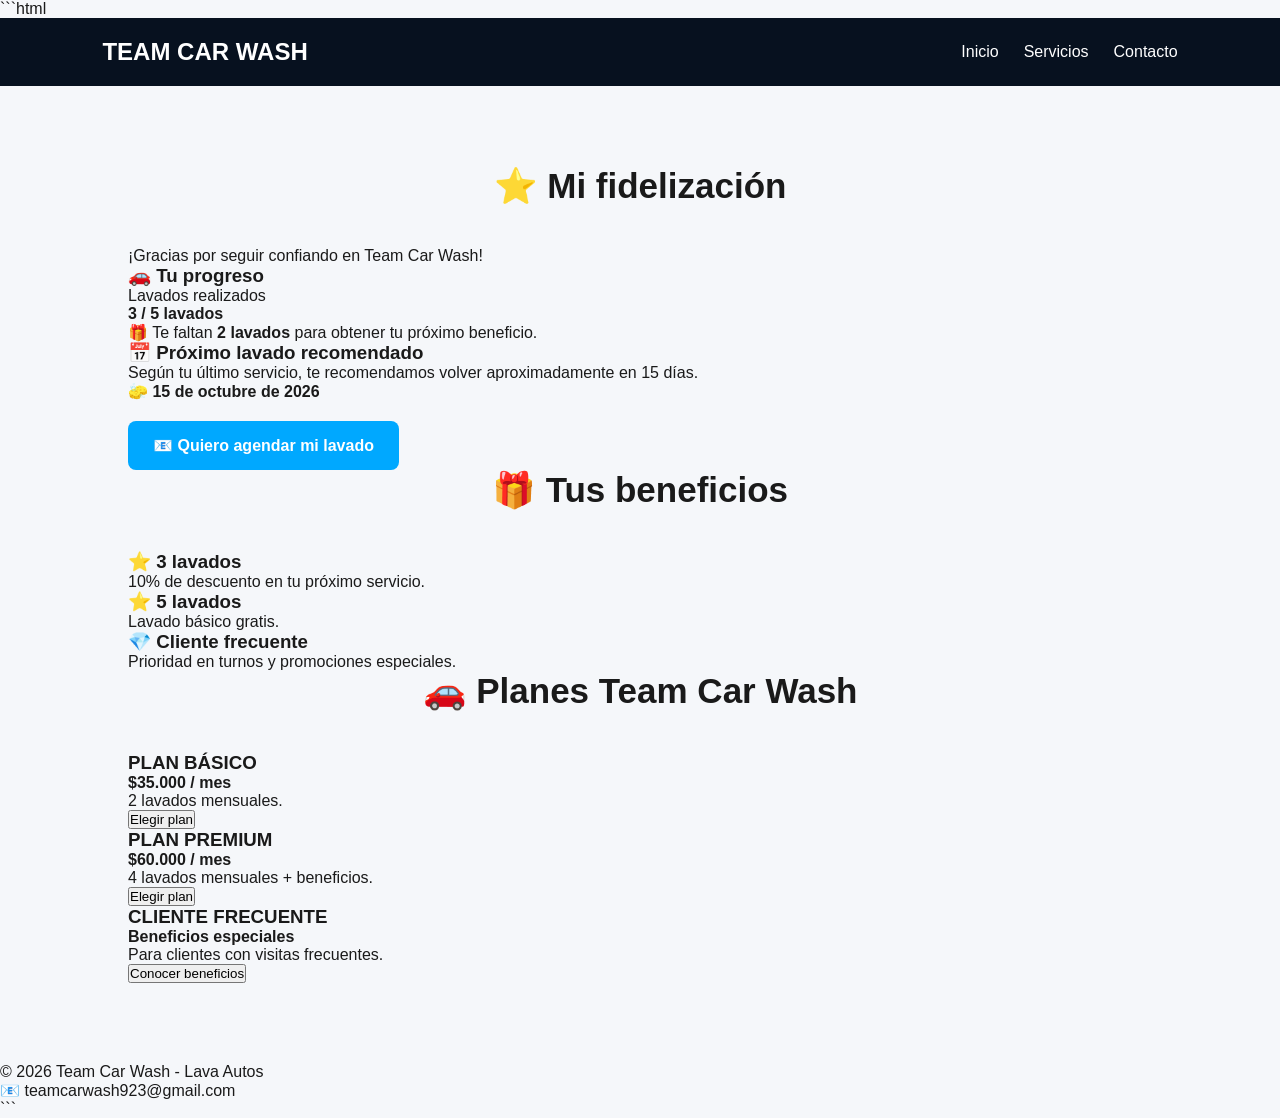
==== fidelizacion.html @ 08371dfd "Create fidelizacion.html" ====
```html
<!DOCTYPE html>
<html lang="es">

<head>

    <meta charset="UTF-8">

    <meta name="viewport"
          content="width=device-width, initial-scale=1.0">

    <title>Fidelización | Team Car Wash</title>

    <link rel="stylesheet" href="style.css">

</head>


<body>

    <!-- ENCABEZADO -->

    <header>

        <nav>

            <h1>TEAM CAR WASH</h1>

            <ul>

                <li>
                    <a href="index.html">
                        Inicio
                    </a>
                </li>

                <li>
                    <a href="index.html#servicios">
                        Servicios
                    </a>
                </li>

                <li>
                    <a href="index.html#contacto">
                        Contacto
                    </a>
                </li>

            </ul>

        </nav>

    </header>


    <!-- CONTENIDO PRINCIPAL -->

    <main>

        <section class="fidelizacion">

            <h2>
                ⭐ Mi fidelización
            </h2>

            <p>
                ¡Gracias por seguir confiando en
                Team Car Wash!
            </p>


            <!-- TARJETA DEL CLIENTE -->

            <div class="cliente-card">

                <h3>
                    🚗 Tu progreso
                </h3>

                <p>
                    Lavados realizados
                </p>

                <div class="progreso">

                    <div class="barra">

                        <div class="progreso-barra"
                             style="width: 60%;">
                        </div>

                    </div>

                    <strong>
                        3 / 5 lavados
                    </strong>

                </div>


                <p class="beneficio">

                    🎁 Te faltan
                    <strong>2 lavados</strong>
                    para obtener tu próximo beneficio.

                </p>

            </div>


            <!-- PRÓXIMO LAVADO -->

            <div class="recordatorio">

                <h3>
                    📅 Próximo lavado recomendado
                </h3>

                <p>
                    Según tu último servicio,
                    te recomendamos volver aproximadamente
                    en 15 días.
                </p>

                <div class="fecha">

                    🧽
                    <strong>
                        15 de octubre de 2026
                    </strong>

                </div>


                <a
                    href="mailto:teamcarwash923@gmail.com?subject=Recordatorio%20de%20lavado%20-%20Team%20Car%20Wash"
                    class="correo">

                    📧 Quiero agendar mi lavado

                </a>

            </div>


            <!-- BENEFICIOS -->

            <div class="beneficios">

                <h2>
                    🎁 Tus beneficios
                </h2>


                <div class="beneficio-grid">


                    <div class="beneficio-card">

                        <h3>
                            ⭐ 3 lavados
                        </h3>

                        <p>
                            10% de descuento
                            en tu próximo servicio.
                        </p>

                    </div>


                    <div class="beneficio-card">

                        <h3>
                            ⭐ 5 lavados
                        </h3>

                        <p>
                            Lavado básico
                            gratis.
                        </p>

                    </div>


                    <div class="beneficio-card">

                        <h3>
                            💎 Cliente frecuente
                        </h3>

                        <p>
                            Prioridad en turnos
                            y promociones especiales.
                        </p>

                    </div>

                </div>

            </div>


            <!-- PLANES -->

            <div class="planes">

                <h2>
                    🚗 Planes Team Car Wash
                </h2>


                <div class="planes-grid">


                    <div class="plan">

                        <h3>
                            PLAN BÁSICO
                        </h3>

                        <strong>
                            $35.000 / mes
                        </strong>

                        <p>
                            2 lavados mensuales.
                        </p>

                        <button>
                            Elegir plan
                        </button>

                    </div>


                    <div class="plan destacado">

                        <h3>
                            PLAN PREMIUM
                        </h3>

                        <strong>
                            $60.000 / mes
                        </strong>

                        <p>
                            4 lavados mensuales
                            + beneficios.
                        </p>

                        <button>
                            Elegir plan
                        </button>

                    </div>


                    <div class="plan">

                        <h3>
                            CLIENTE FRECUENTE
                        </h3>

                        <strong>
                            Beneficios especiales
                        </strong>

                        <p>
                            Para clientes con
                            visitas frecuentes.
                        </p>

                        <button>
                            Conocer beneficios
                        </button>

                    </div>

                </div>

            </div>

        </section>

    </main>


    <!-- PIE DE PÁGINA -->

    <footer>

        <p>
            © 2026 Team Car Wash - Lava Autos
        </p>

        <p>
            📧 teamcarwash923@gmail.com
        </p>

    </footer>


</body>

</html>
```
---- style.css ----
* {
    margin: 0;
    padding: 0;
    box-sizing: border-box;
}

body {
    font-family: Arial, sans-serif;
    background: #f5f7fa;
    color: #1a1a1a;
}


/* NAVBAR */

header {
    background: #07111f;
    padding: 20px 8%;
}

nav {
    display: flex;
    justify-content: space-between;
    align-items: center;
}

nav h1 {
    color: white;
}

nav ul {
    display: flex;
    gap: 25px;
    list-style: none;
}

nav a {
    color: white;
    text-decoration: none;
}


/* HERO */

.hero {
    min-height: 80vh;

    display: flex;
    align-items: center;

    padding: 80px 10%;

    background:
        linear-gradient(
            rgba(0, 0, 0, 0.6),
            rgba(0, 0, 0, 0.6)
        ),
        url("https://images.unsplash.com/photo-1520340356584-f9917d1eea6f")
        center/cover;
}

.hero-text {
    max-width: 600px;
    color: white;
}

.hero h2 {
    font-size: 55px;
    margin-bottom: 20px;
}

.hero p {
    font-size: 20px;
    margin-bottom: 30px;
}

.boton {
    display: inline-block;

    background: #00a8ff;
    color: white;

    padding: 15px 30px;

    border-radius: 8px;

    text-decoration: none;

    font-weight: bold;
}


/* SERVICIOS */

section {
    padding: 80px 10%;
}

section h2 {
    text-align: center;
    margin-bottom: 40px;
    font-size: 35px;
}

.servicios {
    display: flex;
    justify-content: center;
    gap: 25px;
    flex-wrap: wrap;
}

.card {
    background: white;

    width: 300px;

    padding: 30px;

    border-radius: 15px;

    box-shadow: 0 5px 20px rgba(0,0,0,0.1);

    text-align: center;
}

.card h3 {
    margin-bottom: 15px;
}

.card p {
    margin-bottom: 20px;
    line-height: 1.5;
}

.card strong {
    font-size: 24px;
    color: #0099ff;
}


/* NOSOTROS */

.nosotros {
    background: #07111f;
    color: white;
    text-align: center;
}

.nosotros p {
    max-width: 800px;
    margin: 15px auto;
    line-height: 1.6;
}


/* CONTACTO */

#contacto {
    text-align: center;
}
.correo 
{
    display: inline-block;
    background: #00a8ff;
    color: white;
    padding: 15px 25px;
    border-radius: 8px;
    text-decoration: none;
    font-weight: bold;
    margin-top: 20px;
}

.correo:hover {
    opacity: 0.85;
}
}


/* FOOTER */

footer {
    background: #050b13;
    color: white;

    text-align: center;

    padding: 25px;
}


/* CELULAR */

@media (max-width: 700px) {

    nav {
        flex-direction: column;
        gap: 20px;
    }

    nav ul {
        flex-direction: column;
        text-align: center;
    }

    .hero h2 {
        font-size: 38px;
    }

    .hero {
        text-align: center;
    }

}
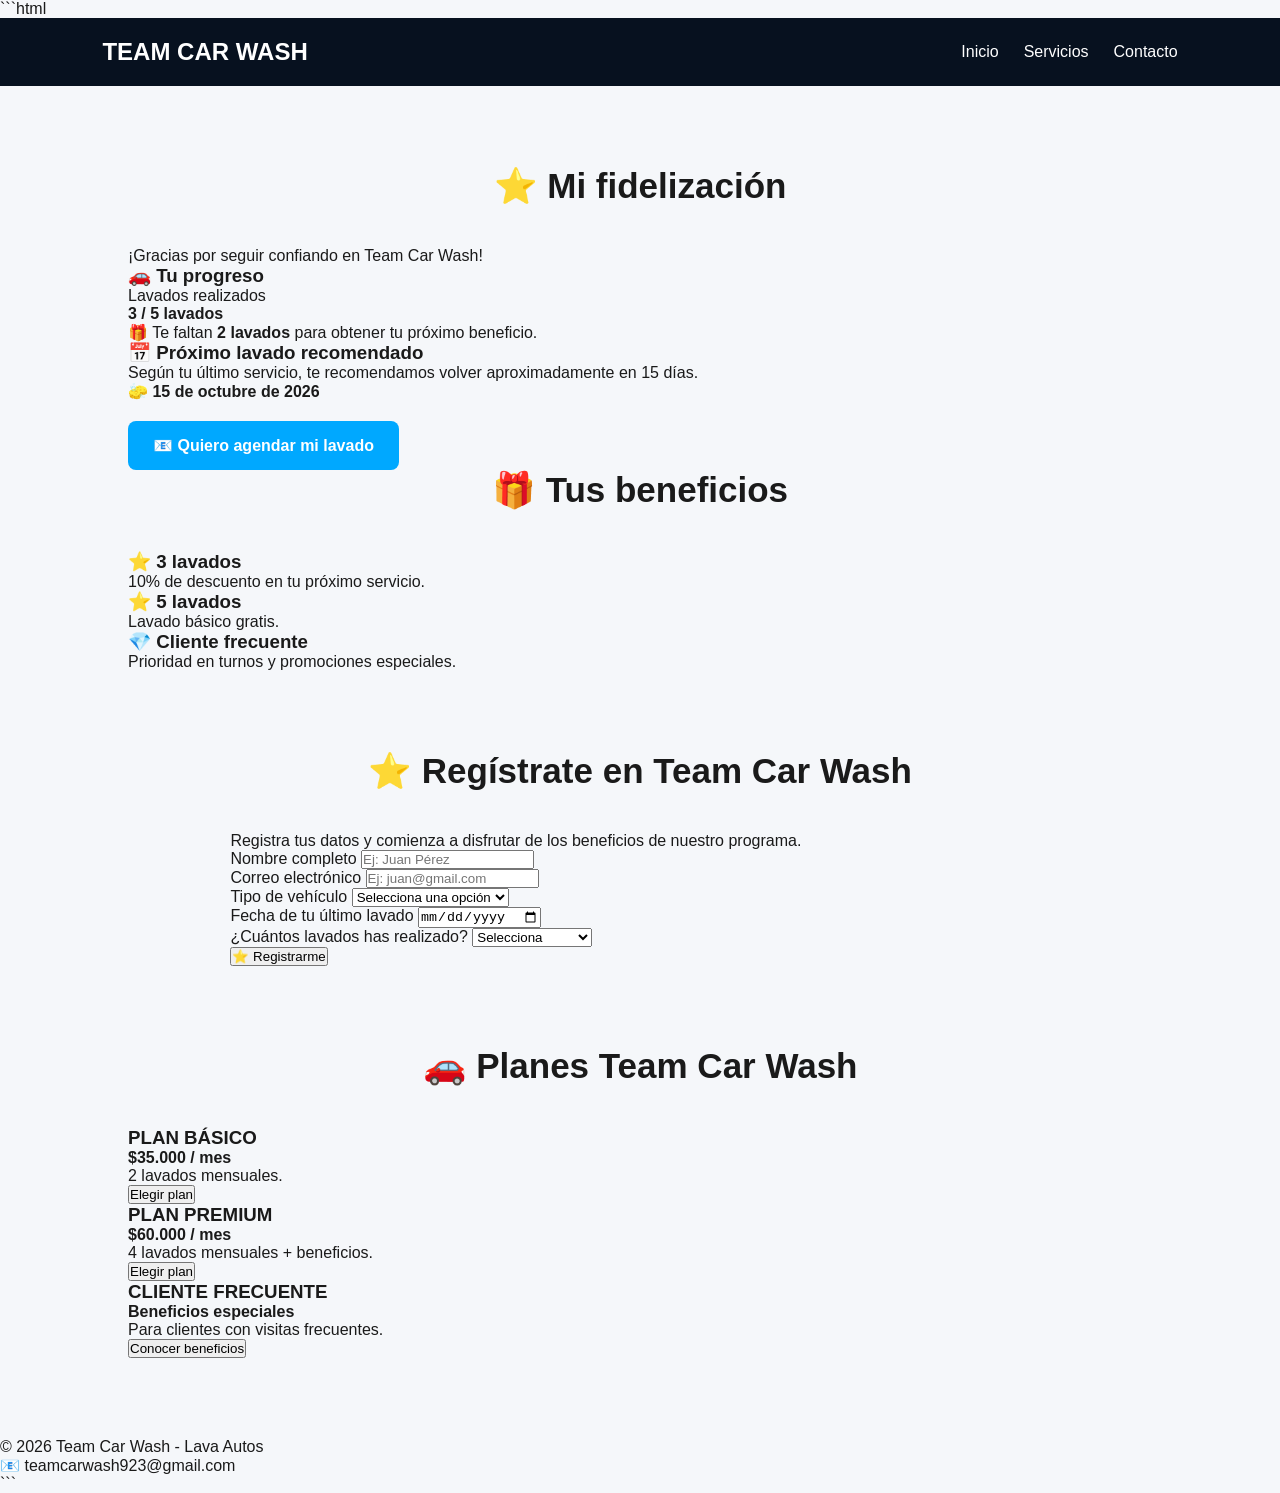
==== commit 1b63653c: "Update fidelizacion.html" ====
--- a/fidelizacion.html
+++ b/fidelizacion.html
@@ -202,6 +202,158 @@
             </div>
 
 
+<!-- FORMULARIO DE FIDELIZACIÓN -->
+
+<section class="registro">
+
+    <h2>
+        ⭐ Regístrate en Team Car Wash
+    </h2>
+
+    <p>
+        Registra tus datos y comienza a disfrutar
+        de los beneficios de nuestro programa.
+    </p>
+
+
+    <form id="formularioCliente">
+
+        <div class="campo">
+
+            <label for="nombre">
+                Nombre completo
+            </label>
+
+            <input
+                type="text"
+                id="nombre"
+                name="nombre"
+                placeholder="Ej: Juan Pérez"
+                required>
+
+        </div>
+
+
+        <div class="campo">
+
+            <label for="correo">
+                Correo electrónico
+            </label>
+
+            <input
+                type="email"
+                id="correo"
+                name="correo"
+                placeholder="Ej: juan@gmail.com"
+                required>
+
+        </div>
+
+
+        <div class="campo">
+
+            <label for="vehiculo">
+                Tipo de vehículo
+            </label>
+
+            <select
+                id="vehiculo"
+                name="vehiculo"
+                required>
+
+                <option value="">
+                    Selecciona una opción
+                </option>
+
+                <option value="Automóvil">
+                    Automóvil
+                </option>
+
+                <option value="Camioneta">
+                    Camioneta
+                </option>
+
+                <option value="Moto">
+                    Moto
+                </option>
+
+                <option value="Otro">
+                    Otro
+                </option>
+
+            </select>
+
+        </div>
+
+
+        <div class="campo">
+
+            <label for="ultimoLavado">
+                Fecha de tu último lavado
+            </label>
+
+            <input
+                type="date"
+                id="ultimoLavado"
+                name="ultimoLavado"
+                required>
+
+        </div>
+
+
+        <div class="campo">
+
+            <label for="lavados">
+                ¿Cuántos lavados has realizado?
+            </label>
+
+            <select
+                id="lavados"
+                name="lavados"
+                required>
+
+                <option value="">
+                    Selecciona
+                </option>
+
+                <option value="1">
+                    1 lavado
+                </option>
+
+                <option value="2">
+                    2 lavados
+                </option>
+
+                <option value="3">
+                    3 lavados
+                </option>
+
+                <option value="4">
+                    4 lavados
+                </option>
+
+                <option value="5 o más">
+                    5 o más lavados
+                </option>
+
+            </select>
+
+        </div>
+
+
+        <button type="submit">
+
+            ⭐ Registrarme
+
+        </button>
+
+    </form>
+
+
+    <div id="mensajeFormulario"></div>
+
+</section>
+
             <!-- PLANES -->
 
             <div class="planes">
--- a/style.css
+++ b/style.css
@@ -210,4 +210,197 @@
         text-align: center;
     }
 
-}
+    ```css
+/* ============================= */
+/* PÁGINA DE FIDELIZACIÓN */
+/* ============================= */
+
+.fidelizacion {
+    text-align: center;
+    max-width: 1100px;
+    margin: auto;
+}
+
+.fidelizacion > p {
+    margin-bottom: 40px;
+}
+
+
+/* TARJETA DEL CLIENTE */
+
+.cliente-card,
+.recordatorio {
+    background: white;
+    padding: 35px;
+    margin: 30px auto;
+    max-width: 700px;
+    border-radius: 15px;
+
+    box-shadow:
+        0 5px 20px rgba(0,0,0,0.1);
+}
+
+
+.progreso {
+    margin-top: 25px;
+}
+
+
+.barra {
+    width: 100%;
+    height: 20px;
+
+    background: #e5e7eb;
+
+    border-radius: 20px;
+
+    overflow: hidden;
+
+    margin-bottom: 10px;
+}
+
+
+.progreso-barra {
+    height: 100%;
+
+    background: #00a8ff;
+}
+
+
+.beneficio {
+    margin-top: 25px;
+}
+
+
+/* RECORDATORIO */
+
+.fecha {
+    font-size: 24px;
+
+    margin: 25px 0;
+}
+
+
+/* BENEFICIOS */
+
+.beneficios {
+    margin-top: 70px;
+}
+
+
+.beneficio-grid,
+.planes-grid {
+
+    display: flex;
+
+    justify-content: center;
+
+    gap: 25px;
+
+    flex-wrap: wrap;
+
+    margin-top: 30px;
+}
+
+
+.beneficio-card {
+
+    background: white;
+
+    width: 280px;
+
+    padding: 30px;
+
+    border-radius: 15px;
+
+    box-shadow:
+        0 5px 20px rgba(0,0,0,0.1);
+}
+
+
+/* PLANES */
+
+.planes {
+    margin-top: 80px;
+}
+
+
+.plan {
+
+    background: white;
+
+    width: 300px;
+
+    padding: 35px;
+
+    border-radius: 15px;
+
+    box-shadow:
+        0 5px 20px rgba(0,0,0,0.1);
+}
+
+
+.plan strong {
+
+    display: block;
+
+    font-size: 24px;
+
+    color: #00a8ff;
+
+    margin: 20px 0;
+}
+
+
+.plan button {
+
+    border: none;
+
+    background: #00a8ff;
+
+    color: white;
+
+    padding: 12px 25px;
+
+    border-radius: 8px;
+
+    cursor: pointer;
+
+    font-weight: bold;
+
+}
+
+
+.destacado {
+
+    border: 3px solid #00a8ff;
+}
+
+
+/* BOTÓN CORREO */
+
+.correo {
+
+    display: inline-block;
+
+    background: #00a8ff;
+
+    color: white;
+
+    padding: 15px 25px;
+
+    border-radius: 8px;
+
+    text-decoration: none;
+
+    font-weight: bold;
+
+    margin-top: 15px;
+}
+
+
+.correo:hover {
+
+    opacity: 0.85;
+
+}
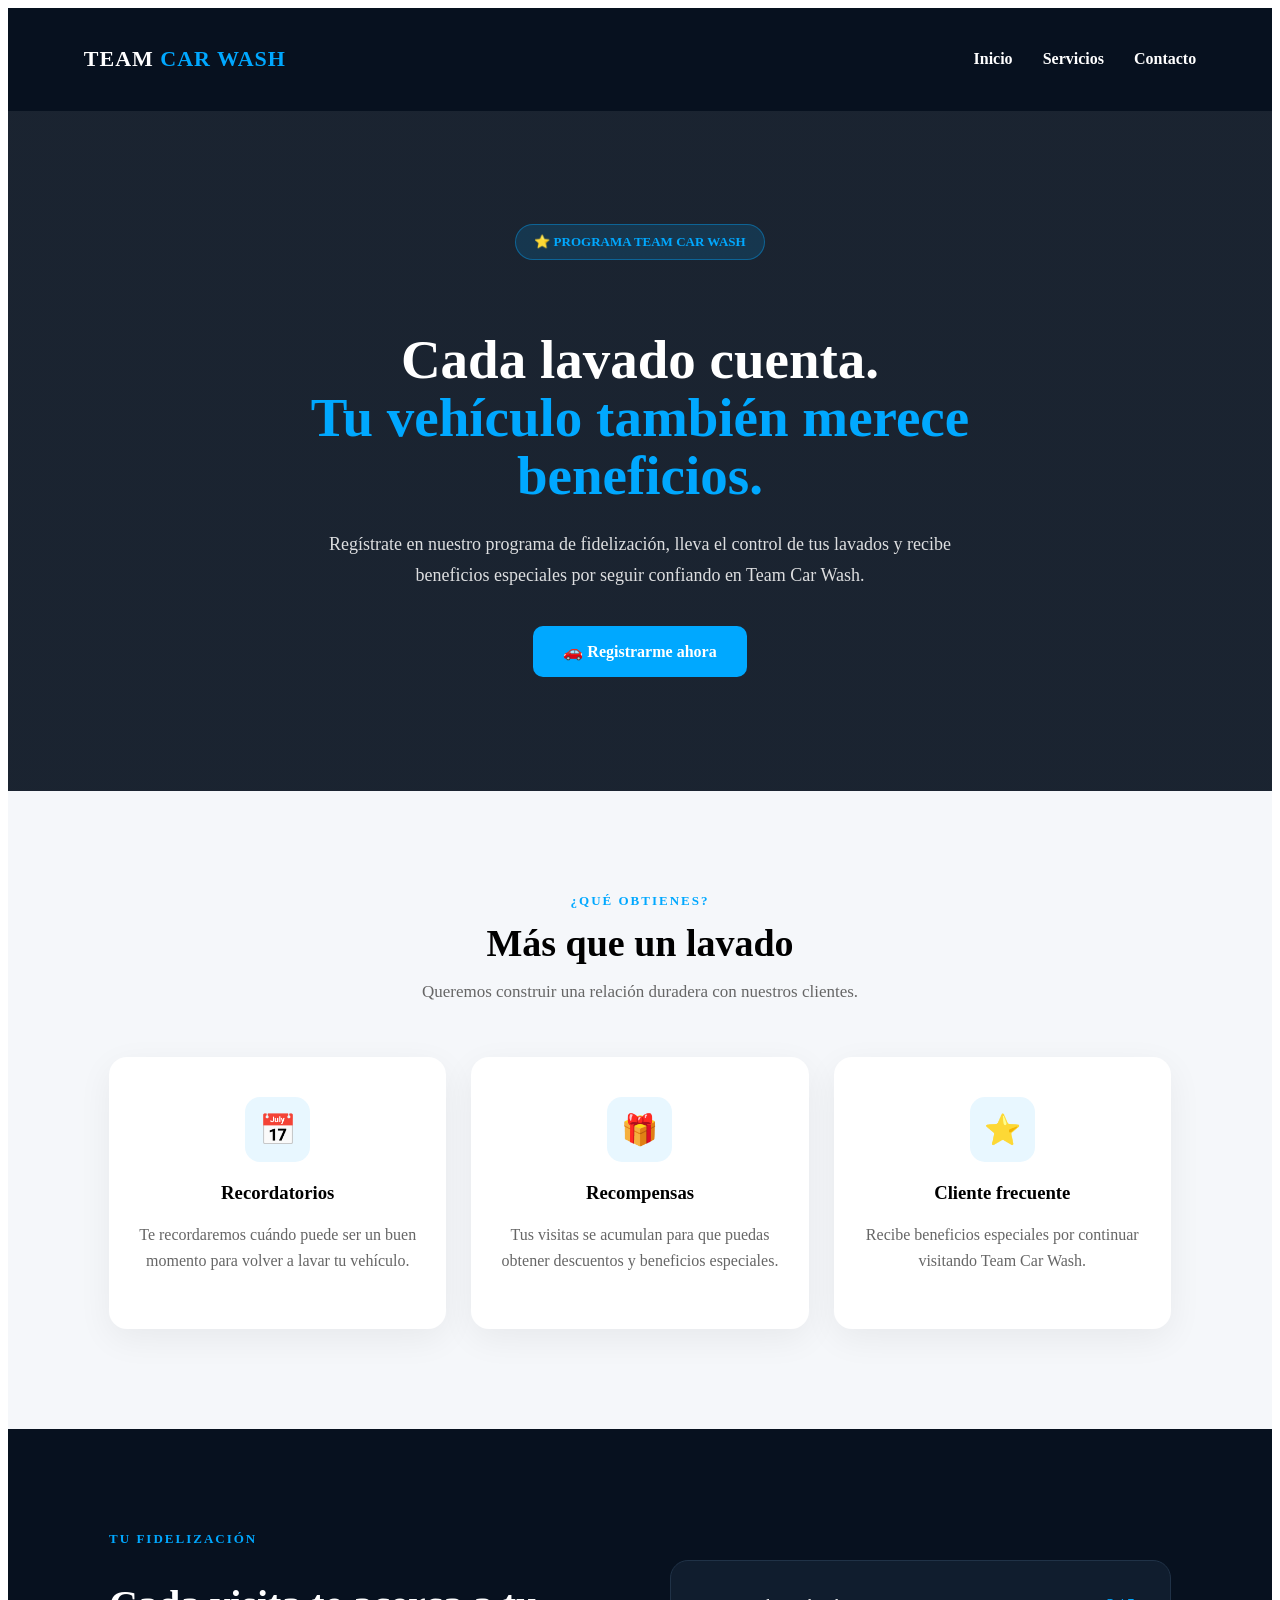
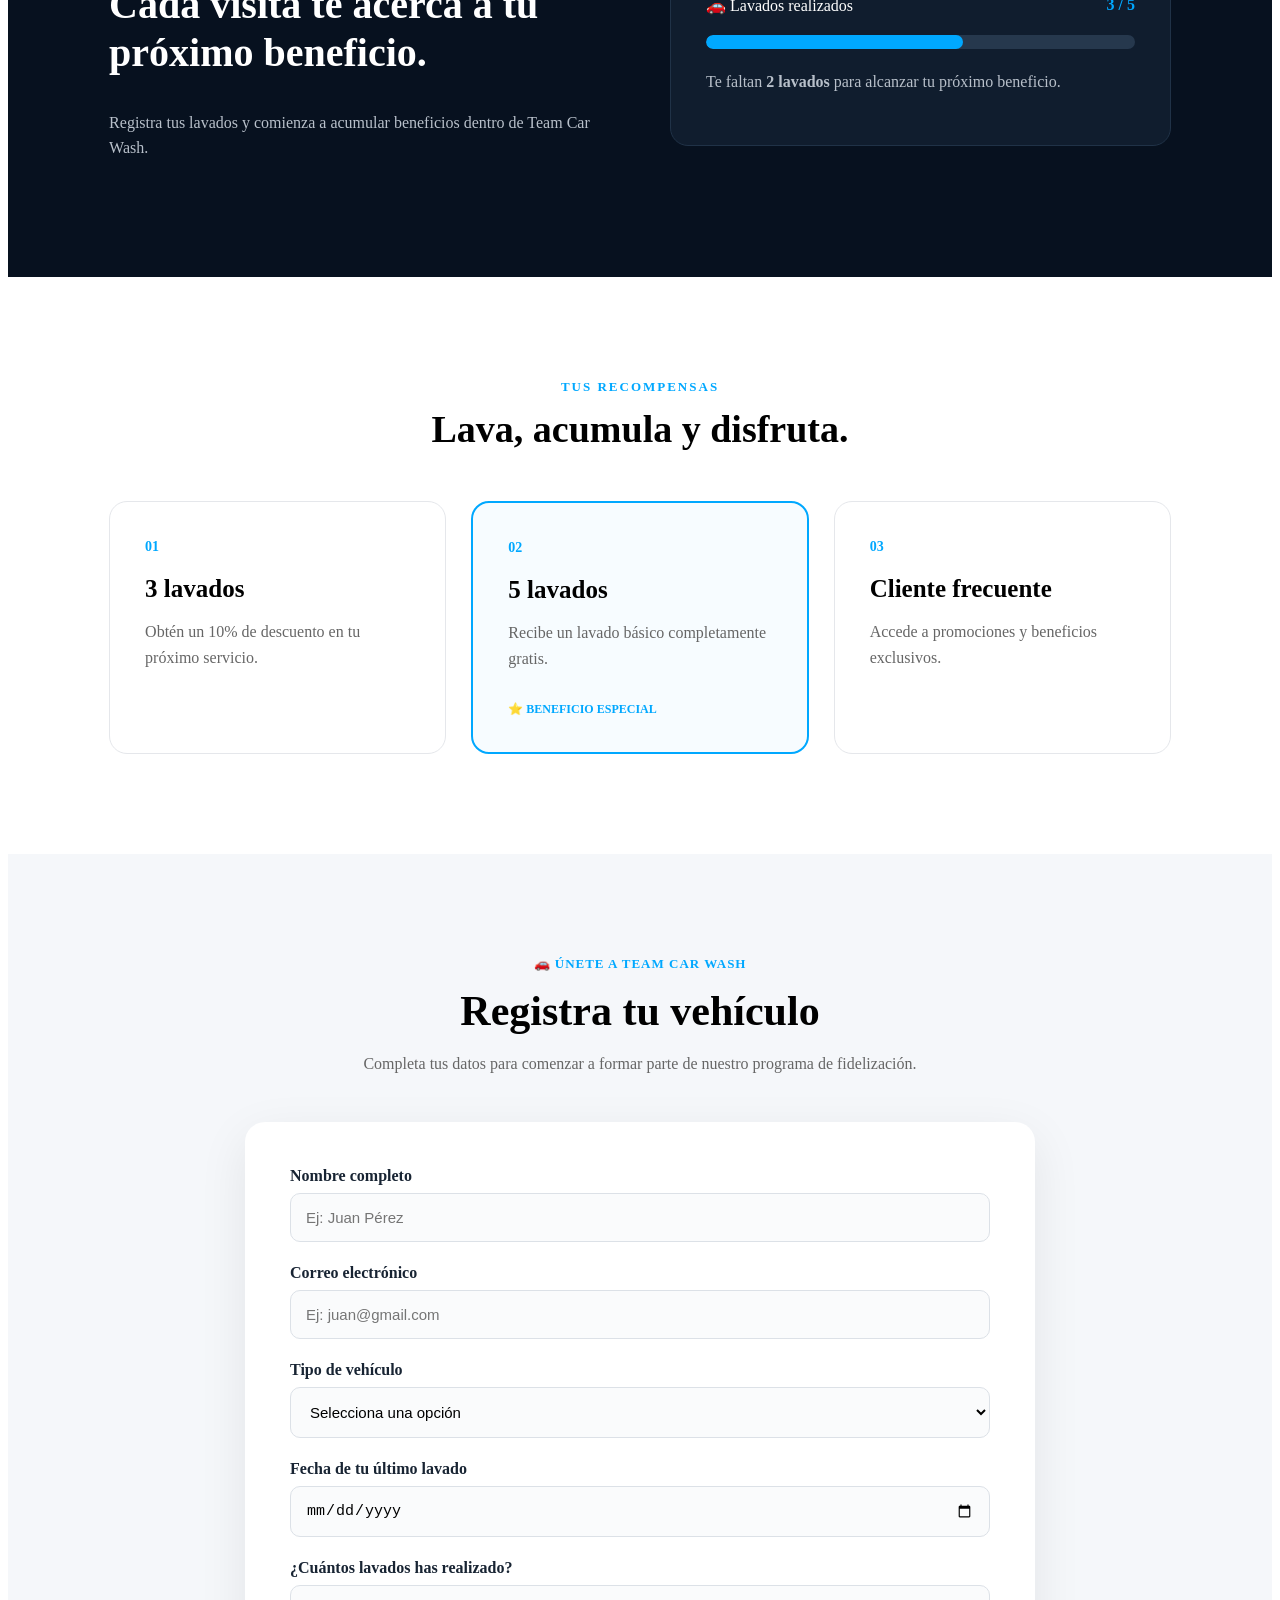
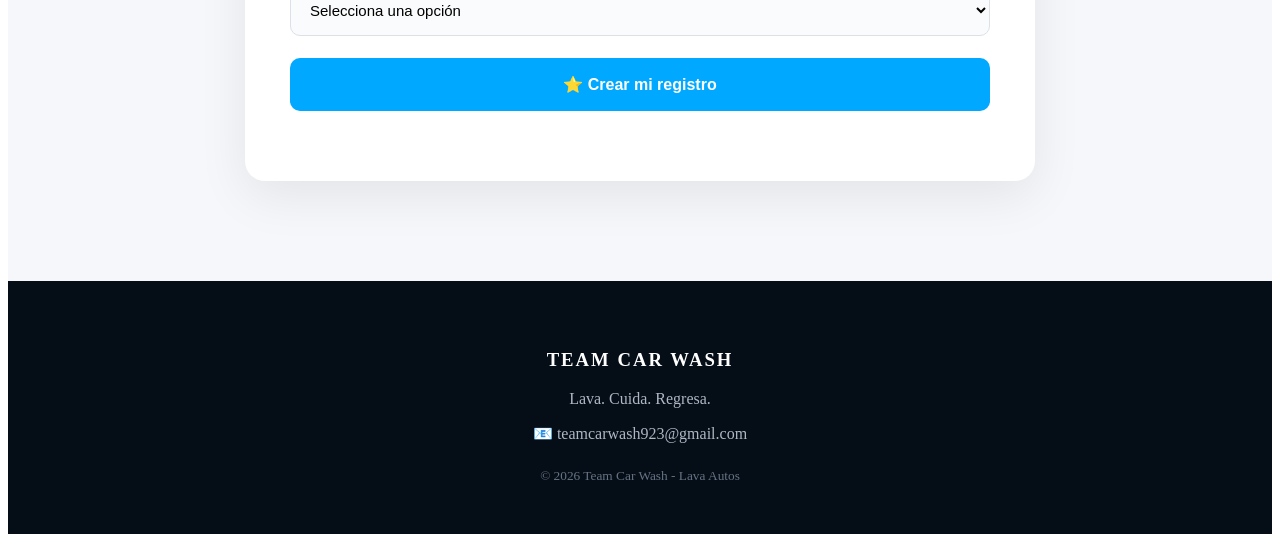
==== commit 706cf5ea: "Update fidelizacion.html" ====
--- a/fidelizacion.html
+++ b/fidelizacion.html
@@ -1,51 +1,41 @@
-```html
 <!DOCTYPE html>
 <html lang="es">
 
 <head>
-
     <meta charset="UTF-8">
-
-    <meta name="viewport"
-          content="width=device-width, initial-scale=1.0">
+    <meta name="viewport" content="width=device-width, initial-scale=1.0">
 
     <title>Fidelización | Team Car Wash</title>
 
     <link rel="stylesheet" href="style.css">
 
+    <script src="script.js" defer></script>
 </head>
 
-
 <body>
 
-    <!-- ENCABEZADO -->
-
-    <header>
+    <!-- =========================
+         HEADER
+    ========================== -->
+
+    <header class="header-fidelizacion">
 
         <nav>
 
-            <h1>TEAM CAR WASH</h1>
+            <h1>TEAM <span>CAR WASH</span></h1>
 
             <ul>
-
                 <li>
-                    <a href="index.html">
-                        Inicio
-                    </a>
+                    <a href="index.html">Inicio</a>
                 </li>
 
                 <li>
-                    <a href="index.html#servicios">
-                        Servicios
-                    </a>
+                    <a href="index.html#servicios">Servicios</a>
                 </li>
 
                 <li>
-                    <a href="index.html#contacto">
-                        Contacto
-                    </a>
+                    <a href="index.html#contacto">Contacto</a>
                 </li>
-
             </ul>
 
         </nav>
@@ -53,408 +43,466 @@
     </header>
 
 
-    <!-- CONTENIDO PRINCIPAL -->
-
-    <main>
-
-        <section class="fidelizacion">
+    <!-- =========================
+         HERO
+    ========================== -->
+
+    <section class="hero-fidelizacion">
+
+        <div class="hero-contenido">
+
+            <span class="etiqueta">
+                ⭐ PROGRAMA TEAM CAR WASH
+            </span>
 
             <h2>
-                ⭐ Mi fidelización
+                Cada lavado cuenta.
+                <br>
+                <span>Tu vehículo también merece beneficios.</span>
             </h2>
 
             <p>
-                ¡Gracias por seguir confiando en
-                Team Car Wash!
+                Regístrate en nuestro programa de fidelización,
+                lleva el control de tus lavados y recibe beneficios
+                especiales por seguir confiando en Team Car Wash.
             </p>
 
-
-            <!-- TARJETA DEL CLIENTE -->
-
-            <div class="cliente-card">
+            <a href="#registro" class="boton-principal">
+                🚗 Registrarme ahora
+            </a>
+
+        </div>
+
+    </section>
+
+
+    <!-- =========================
+         BENEFICIOS
+    ========================== -->
+
+    <section class="beneficios-fidelizacion">
+
+        <div class="titulo-seccion">
+
+            <span>¿QUÉ OBTIENES?</span>
+
+            <h2>
+                Más que un lavado
+            </h2>
+
+            <p>
+                Queremos construir una relación duradera
+                con nuestros clientes.
+            </p>
+
+        </div>
+
+
+        <div class="beneficios-grid">
+
+            <div class="beneficio-item">
+
+                <div class="icono">
+                    📅
+                </div>
+
+                <h3>Recordatorios</h3>
+
+                <p>
+                    Te recordaremos cuándo puede ser
+                    un buen momento para volver a lavar
+                    tu vehículo.
+                </p>
+
+            </div>
+
+
+            <div class="beneficio-item">
+
+                <div class="icono">
+                    🎁
+                </div>
+
+                <h3>Recompensas</h3>
+
+                <p>
+                    Tus visitas se acumulan para que
+                    puedas obtener descuentos y
+                    beneficios especiales.
+                </p>
+
+            </div>
+
+
+            <div class="beneficio-item">
+
+                <div class="icono">
+                    ⭐
+                </div>
+
+                <h3>Cliente frecuente</h3>
+
+                <p>
+                    Recibe beneficios especiales por
+                    continuar visitando Team Car Wash.
+                </p>
+
+            </div>
+
+        </div>
+
+    </section>
+
+
+    <!-- =========================
+         PROGRESO
+    ========================== -->
+
+    <section class="progreso-seccion">
+
+        <div class="progreso-contenido">
+
+            <div>
+
+                <span class="mini-titulo">
+                    TU FIDELIZACIÓN
+                </span>
+
+                <h2>
+                    Cada visita te acerca
+                    a tu próximo beneficio.
+                </h2>
+
+                <p>
+                    Registra tus lavados y comienza a
+                    acumular beneficios dentro de
+                    Team Car Wash.
+                </p>
+
+            </div>
+
+
+            <div class="progreso-card">
+
+                <div class="progreso-top">
+
+                    <span>
+                        🚗 Lavados realizados
+                    </span>
+
+                    <strong>
+                        3 / 5
+                    </strong>
+
+                </div>
+
+
+                <div class="barra">
+
+                    <div
+                        class="progreso-barra"
+                        style="width: 60%;">
+                    </div>
+
+                </div>
+
+
+                <p>
+                    Te faltan <strong>2 lavados</strong>
+                    para alcanzar tu próximo beneficio.
+                </p>
+
+            </div>
+
+        </div>
+
+    </section>
+
+
+    <!-- =========================
+         BENEFICIOS
+    ========================== -->
+
+    <section class="recompensas">
+
+        <div class="titulo-seccion">
+
+            <span>TUS RECOMPENSAS</span>
+
+            <h2>
+                Lava, acumula y disfruta.
+            </h2>
+
+        </div>
+
+
+        <div class="recompensas-grid">
+
+            <div class="recompensa-card">
+
+                <span>01</span>
 
                 <h3>
-                    🚗 Tu progreso
+                    3 lavados
                 </h3>
 
                 <p>
-                    Lavados realizados
-                </p>
-
-                <div class="progreso">
-
-                    <div class="barra">
-
-                        <div class="progreso-barra"
-                             style="width: 60%;">
-                        </div>
-
-                    </div>
-
-                    <strong>
-                        3 / 5 lavados
-                    </strong>
-
-                </div>
-
-
-                <p class="beneficio">
-
-                    🎁 Te faltan
-                    <strong>2 lavados</strong>
-                    para obtener tu próximo beneficio.
-
-                </p>
-
-            </div>
-
-
-            <!-- PRÓXIMO LAVADO -->
-
-            <div class="recordatorio">
+                    Obtén un 10% de descuento
+                    en tu próximo servicio.
+                </p>
+
+            </div>
+
+
+            <div class="recompensa-card destacada">
+
+                <span>02</span>
 
                 <h3>
-                    📅 Próximo lavado recomendado
+                    5 lavados
                 </h3>
 
                 <p>
-                    Según tu último servicio,
-                    te recomendamos volver aproximadamente
-                    en 15 días.
-                </p>
-
-                <div class="fecha">
-
-                    🧽
-                    <strong>
-                        15 de octubre de 2026
-                    </strong>
-
-                </div>
-
-
-                <a
-                    href="mailto:teamcarwash923@gmail.com?subject=Recordatorio%20de%20lavado%20-%20Team%20Car%20Wash"
-                    class="correo">
-
-                    📧 Quiero agendar mi lavado
-
-                </a>
-
-            </div>
-
-
-            <!-- BENEFICIOS -->
-
-            <div class="beneficios">
-
-                <h2>
-                    🎁 Tus beneficios
-                </h2>
-
-
-                <div class="beneficio-grid">
-
-
-                    <div class="beneficio-card">
-
-                        <h3>
-                            ⭐ 3 lavados
-                        </h3>
-
-                        <p>
-                            10% de descuento
-                            en tu próximo servicio.
-                        </p>
-
-                    </div>
-
-
-                    <div class="beneficio-card">
-
-                        <h3>
-                            ⭐ 5 lavados
-                        </h3>
-
-                        <p>
-                            Lavado básico
-                            gratis.
-                        </p>
-
-                    </div>
-
-
-                    <div class="beneficio-card">
-
-                        <h3>
-                            💎 Cliente frecuente
-                        </h3>
-
-                        <p>
-                            Prioridad en turnos
-                            y promociones especiales.
-                        </p>
-
-                    </div>
-
-                </div>
-
-            </div>
-
-
-<!-- FORMULARIO DE FIDELIZACIÓN -->
-
-<section class="registro">
-
-    <h2>
-        ⭐ Regístrate en Team Car Wash
-    </h2>
-
-    <p>
-        Registra tus datos y comienza a disfrutar
-        de los beneficios de nuestro programa.
-    </p>
-
-
-    <form id="formularioCliente">
-
-        <div class="campo">
-
-            <label for="nombre">
-                Nombre completo
-            </label>
-
-            <input
-                type="text"
-                id="nombre"
-                name="nombre"
-                placeholder="Ej: Juan Pérez"
-                required>
-
-        </div>
-
-
-        <div class="campo">
-
-            <label for="correo">
-                Correo electrónico
-            </label>
-
-            <input
-                type="email"
-                id="correo"
-                name="correo"
-                placeholder="Ej: juan@gmail.com"
-                required>
-
-        </div>
-
-
-        <div class="campo">
-
-            <label for="vehiculo">
-                Tipo de vehículo
-            </label>
-
-            <select
-                id="vehiculo"
-                name="vehiculo"
-                required>
-
-                <option value="">
-                    Selecciona una opción
-                </option>
-
-                <option value="Automóvil">
-                    Automóvil
-                </option>
-
-                <option value="Camioneta">
-                    Camioneta
-                </option>
-
-                <option value="Moto">
-                    Moto
-                </option>
-
-                <option value="Otro">
-                    Otro
-                </option>
-
-            </select>
-
-        </div>
-
-
-        <div class="campo">
-
-            <label for="ultimoLavado">
-                Fecha de tu último lavado
-            </label>
-
-            <input
-                type="date"
-                id="ultimoLavado"
-                name="ultimoLavado"
-                required>
-
-        </div>
-
-
-        <div class="campo">
-
-            <label for="lavados">
-                ¿Cuántos lavados has realizado?
-            </label>
-
-            <select
-                id="lavados"
-                name="lavados"
-                required>
-
-                <option value="">
-                    Selecciona
-                </option>
-
-                <option value="1">
-                    1 lavado
-                </option>
-
-                <option value="2">
-                    2 lavados
-                </option>
-
-                <option value="3">
-                    3 lavados
-                </option>
-
-                <option value="4">
-                    4 lavados
-                </option>
-
-                <option value="5 o más">
-                    5 o más lavados
-                </option>
-
-            </select>
-
-        </div>
-
-
-        <button type="submit">
-
-            ⭐ Registrarme
-
-        </button>
-
-    </form>
-
-
-    <div id="mensajeFormulario"></div>
-
-</section>
-
-            <!-- PLANES -->
-
-            <div class="planes">
-
-                <h2>
-                    🚗 Planes Team Car Wash
-                </h2>
-
-
-                <div class="planes-grid">
-
-
-                    <div class="plan">
-
-                        <h3>
-                            PLAN BÁSICO
-                        </h3>
-
-                        <strong>
-                            $35.000 / mes
-                        </strong>
-
-                        <p>
-                            2 lavados mensuales.
-                        </p>
-
-                        <button>
-                            Elegir plan
-                        </button>
-
-                    </div>
-
-
-                    <div class="plan destacado">
-
-                        <h3>
-                            PLAN PREMIUM
-                        </h3>
-
-                        <strong>
-                            $60.000 / mes
-                        </strong>
-
-                        <p>
-                            4 lavados mensuales
-                            + beneficios.
-                        </p>
-
-                        <button>
-                            Elegir plan
-                        </button>
-
-                    </div>
-
-
-                    <div class="plan">
-
-                        <h3>
-                            CLIENTE FRECUENTE
-                        </h3>
-
-                        <strong>
-                            Beneficios especiales
-                        </strong>
-
-                        <p>
-                            Para clientes con
-                            visitas frecuentes.
-                        </p>
-
-                        <button>
-                            Conocer beneficios
-                        </button>
-
-                    </div>
-
-                </div>
-
-            </div>
-
-        </section>
-
-    </main>
-
-
-    <!-- PIE DE PÁGINA -->
+                    Recibe un lavado básico
+                    completamente gratis.
+                </p>
+
+                <strong>
+                    ⭐ BENEFICIO ESPECIAL
+                </strong>
+
+            </div>
+
+
+            <div class="recompensa-card">
+
+                <span>03</span>
+
+                <h3>
+                    Cliente frecuente
+                </h3>
+
+                <p>
+                    Accede a promociones y
+                    beneficios exclusivos.
+                </p>
+
+            </div>
+
+        </div>
+
+    </section>
+
+
+    <!-- =========================
+         FORMULARIO
+    ========================== -->
+
+    <section id="registro" class="registro">
+
+        <div class="registro-intro">
+
+            <span>
+                🚗 ÚNETE A TEAM CAR WASH
+            </span>
+
+            <h2>
+                Registra tu vehículo
+            </h2>
+
+            <p>
+                Completa tus datos para comenzar a formar
+                parte de nuestro programa de fidelización.
+            </p>
+
+        </div>
+
+
+        <div class="formulario-card">
+
+            <form id="formularioCliente">
+
+
+                <!-- NOMBRE -->
+
+                <div class="campo">
+
+                    <label for="nombre">
+                        Nombre completo
+                    </label>
+
+                    <input
+                        type="text"
+                        id="nombre"
+                        name="nombre"
+                        placeholder="Ej: Juan Pérez"
+                        required>
+
+                </div>
+
+
+                <!-- CORREO -->
+
+                <div class="campo">
+
+                    <label for="correo">
+                        Correo electrónico
+                    </label>
+
+                    <input
+                        type="email"
+                        id="correo"
+                        name="correo"
+                        placeholder="Ej: juan@gmail.com"
+                        required>
+
+                </div>
+
+
+                <!-- VEHÍCULO -->
+
+                <div class="campo">
+
+                    <label for="vehiculo">
+                        Tipo de vehículo
+                    </label>
+
+                    <select
+                        id="vehiculo"
+                        name="vehiculo"
+                        required>
+
+                        <option value="">
+                            Selecciona una opción
+                        </option>
+
+                        <option value="Automóvil">
+                            🚗 Automóvil
+                        </option>
+
+                        <option value="Camioneta">
+                            🚙 Camioneta
+                        </option>
+
+                        <option value="Moto">
+                            🏍️ Moto
+                        </option>
+
+                        <option value="Otro">
+                            🚘 Otro
+                        </option>
+
+                    </select>
+
+                </div>
+
+
+                <!-- FECHA -->
+
+                <div class="campo">
+
+                    <label for="ultimoLavado">
+                        Fecha de tu último lavado
+                    </label>
+
+                    <input
+                        type="date"
+                        id="ultimoLavado"
+                        name="ultimoLavado"
+                        required>
+
+                </div>
+
+
+                <!-- LAVADOS -->
+
+                <div class="campo">
+
+                    <label for="lavados">
+                        ¿Cuántos lavados has realizado?
+                    </label>
+
+                    <select
+                        id="lavados"
+                        name="lavados"
+                        required>
+
+                        <option value="">
+                            Selecciona una opción
+                        </option>
+
+                        <option value="1">
+                            1 lavado
+                        </option>
+
+                        <option value="2">
+                            2 lavados
+                        </option>
+
+                        <option value="3">
+                            3 lavados
+                        </option>
+
+                        <option value="4">
+                            4 lavados
+                        </option>
+
+                        <option value="5 o más">
+                            5 o más lavados
+                        </option>
+
+                    </select>
+
+                </div>
+
+
+                <!-- BOTÓN -->
+
+                <button
+                    type="submit"
+                    class="boton-registro">
+
+                    ⭐ Crear mi registro
+
+                </button>
+
+
+            </form>
+
+
+            <!-- MENSAJE -->
+
+            <div id="mensajeFormulario"></div>
+
+        </div>
+
+    </section>
+
+
+    <!-- =========================
+         FOOTER
+    ========================== -->
 
     <footer>
 
+        <h3>
+            TEAM CAR WASH
+        </h3>
+
         <p>
-            © 2026 Team Car Wash - Lava Autos
+            Lava. Cuida. Regresa.
         </p>
 
         <p>
             📧 teamcarwash923@gmail.com
         </p>
 
+        <small>
+            © 2026 Team Car Wash - Lava Autos
+        </small>
+
     </footer>
 
-
 </body>
 
 </html>
-```
--- a/style.css
+++ b/style.css
@@ -1,406 +1,624 @@
-* {
-    margin: 0;
-    padding: 0;
-    box-sizing: border-box;
-}
-
-body {
-    font-family: Arial, sans-serif;
-    background: #f5f7fa;
-    color: #1a1a1a;
-}
-
-
-/* NAVBAR */
-
-header {
+/* =====================================
+   FIDELIZACIÓN - TEAM CAR WASH
+===================================== */
+
+
+/* HEADER */
+
+.header-fidelizacion {
     background: #07111f;
-    padding: 20px 8%;
-}
-
-nav {
+    color: white;
+}
+
+.header-fidelizacion nav {
+    max-width: 1200px;
+    margin: auto;
+    padding: 20px 6%;
+
     display: flex;
     justify-content: space-between;
     align-items: center;
 }
 
-nav h1 {
-    color: white;
-}
-
-nav ul {
+.header-fidelizacion h1 {
+    font-size: 22px;
+    letter-spacing: 1px;
+}
+
+.header-fidelizacion h1 span {
+    color: #00a8ff;
+}
+
+.header-fidelizacion ul {
     display: flex;
-    gap: 25px;
+    gap: 30px;
     list-style: none;
 }
 
-nav a {
+.header-fidelizacion a {
     color: white;
     text-decoration: none;
+    font-weight: bold;
+}
+
+.header-fidelizacion a:hover {
+    color: #00a8ff;
 }
 
 
 /* HERO */
 
-.hero {
-    min-height: 80vh;
+.hero-fidelizacion {
+    background:
+        linear-gradient(
+            rgba(7,17,31,0.92),
+            rgba(7,17,31,0.92)
+        );
+
+    color: white;
+
+    min-height: 520px;
 
     display: flex;
     align-items: center;
-
-    padding: 80px 10%;
-
-    background:
-        linear-gradient(
-            rgba(0, 0, 0, 0.6),
-            rgba(0, 0, 0, 0.6)
-        ),
-        url("https://images.unsplash.com/photo-1520340356584-f9917d1eea6f")
-        center/cover;
-}
-
-.hero-text {
-    max-width: 600px;
+    justify-content: center;
+
+    text-align: center;
+
+    padding: 80px 20px;
+}
+
+.hero-contenido {
+    max-width: 850px;
+}
+
+.etiqueta {
+    display: inline-block;
+
+    background: rgba(0,168,255,0.15);
+
+    color: #00a8ff;
+
+    border: 1px solid rgba(0,168,255,0.4);
+
+    padding: 9px 18px;
+
+    border-radius: 50px;
+
+    font-size: 13px;
+
+    font-weight: bold;
+
+    margin-bottom: 25px;
+}
+
+.hero-fidelizacion h2 {
+    font-size: 55px;
+    line-height: 1.05;
+
+    margin-bottom: 25px;
+}
+
+.hero-fidelizacion h2 span {
+    color: #00a8ff;
+}
+
+.hero-fidelizacion p {
+    max-width: 680px;
+
+    margin: auto;
+
+    font-size: 18px;
+
+    line-height: 1.7;
+
+    opacity: 0.85;
+}
+
+
+/* BOTÓN PRINCIPAL */
+
+.boton-principal {
+    display: inline-block;
+
+    margin-top: 35px;
+
+    padding: 16px 30px;
+
+    background: #00a8ff;
+
     color: white;
-}
-
-.hero h2 {
-    font-size: 55px;
+
+    text-decoration: none;
+
+    border-radius: 10px;
+
+    font-weight: bold;
+
+    transition: 0.3s;
+}
+
+.boton-principal:hover {
+    transform: translateY(-4px);
+
+    background: #008ed6;
+}
+
+
+/* BENEFICIOS */
+
+.beneficios-fidelizacion {
+    padding: 100px 8%;
+
+    background: #f5f7fa;
+
+    text-align: center;
+}
+
+.titulo-seccion > span {
+    color: #00a8ff;
+
+    font-size: 13px;
+
+    font-weight: bold;
+
+    letter-spacing: 2px;
+}
+
+.titulo-seccion h2 {
+    font-size: 38px;
+
+    margin: 12px 0;
+}
+
+.titulo-seccion p {
+    color: #666;
+
+    font-size: 17px;
+}
+
+
+.beneficios-grid {
+    max-width: 1100px;
+
+    margin: 55px auto 0;
+
+    display: grid;
+
+    grid-template-columns:
+        repeat(3, 1fr);
+
+    gap: 25px;
+}
+
+.beneficio-item {
+    background: white;
+
+    padding: 40px 30px;
+
+    border-radius: 18px;
+
+    box-shadow:
+        0 10px 35px rgba(0,0,0,0.06);
+
+    transition: 0.3s;
+}
+
+.beneficio-item:hover {
+    transform: translateY(-8px);
+}
+
+.icono {
+    width: 65px;
+    height: 65px;
+
+    margin: auto;
+
+    display: flex;
+
+    align-items: center;
+    justify-content: center;
+
+    background: #e8f7ff;
+
+    border-radius: 15px;
+
+    font-size: 30px;
+}
+
+.beneficio-item h3 {
+    margin-top: 20px;
+}
+
+.beneficio-item p {
+    color: #666;
+
+    line-height: 1.6;
+}
+
+
+/* PROGRESO */
+
+.progreso-seccion {
+    background: #07111f;
+
+    color: white;
+
+    padding: 100px 8%;
+}
+
+.progreso-contenido {
+    max-width: 1100px;
+
+    margin: auto;
+
+    display: grid;
+
+    grid-template-columns:
+        1fr 1fr;
+
+    gap: 60px;
+
+    align-items: center;
+}
+
+.mini-titulo {
+    color: #00a8ff;
+
+    font-size: 13px;
+
+    font-weight: bold;
+
+    letter-spacing: 2px;
+}
+
+.progreso-contenido h2 {
+    font-size: 40px;
+
+    line-height: 1.2;
+}
+
+.progreso-contenido > div > p {
+    color: #b8c0ca;
+
+    line-height: 1.6;
+}
+
+
+.progreso-card {
+    background: #101d2e;
+
+    padding: 35px;
+
+    border-radius: 18px;
+
+    border: 1px solid #203247;
+}
+
+.progreso-top {
+    display: flex;
+
+    justify-content: space-between;
+
     margin-bottom: 20px;
 }
 
-.hero p {
-    font-size: 20px;
-    margin-bottom: 30px;
-}
-
-.boton {
+.progreso-top strong {
+    color: #00a8ff;
+}
+
+.barra {
+    width: 100%;
+
+    height: 14px;
+
+    background: #26384d;
+
+    border-radius: 20px;
+
+    overflow: hidden;
+}
+
+.progreso-barra {
+    height: 100%;
+
+    background: #00a8ff;
+
+    border-radius: 20px;
+}
+
+.progreso-card p {
+    color: #c3ccd6;
+
+    margin-top: 20px;
+}
+
+
+/* RECOMPENSAS */
+
+.recompensas {
+    padding: 100px 8%;
+
+    text-align: center;
+
+    background: white;
+}
+
+.recompensas-grid {
+    max-width: 1100px;
+
+    margin: 50px auto 0;
+
+    display: grid;
+
+    grid-template-columns:
+        repeat(3, 1fr);
+
+    gap: 25px;
+}
+
+.recompensa-card {
+    position: relative;
+
+    text-align: left;
+
+    padding: 35px;
+
+    border: 1px solid #e5e7eb;
+
+    border-radius: 18px;
+
+    transition: 0.3s;
+}
+
+.recompensa-card:hover {
+    transform: translateY(-6px);
+
+    box-shadow:
+        0 10px 30px rgba(0,0,0,0.08);
+}
+
+.recompensa-card > span {
+    color: #00a8ff;
+
+    font-weight: bold;
+
+    font-size: 14px;
+}
+
+.recompensa-card h3 {
+    font-size: 25px;
+
+    margin: 20px 0 10px;
+}
+
+.recompensa-card p {
+    color: #666;
+
+    line-height: 1.6;
+}
+
+.recompensa-card strong {
     display: inline-block;
 
+    margin-top: 15px;
+
+    color: #00a8ff;
+
+    font-size: 12px;
+}
+
+.recompensa-card.destacada {
+    border: 2px solid #00a8ff;
+
+    background: #f7fcff;
+}
+
+
+/* FORMULARIO */
+
+.registro {
+    padding: 100px 20px;
+
+    background: #f5f7fa;
+}
+
+.registro-intro {
+    max-width: 700px;
+
+    margin: auto;
+
+    text-align: center;
+}
+
+.registro-intro > span {
+    color: #00a8ff;
+
+    font-size: 13px;
+
+    font-weight: bold;
+
+    letter-spacing: 1px;
+}
+
+.registro-intro h2 {
+    font-size: 42px;
+
+    margin: 15px 0;
+}
+
+.registro-intro p {
+    color: #666;
+
+    line-height: 1.6;
+}
+
+
+.formulario-card {
+    max-width: 700px;
+
+    margin: 45px auto 0;
+
+    background: white;
+
+    padding: 45px;
+
+    border-radius: 20px;
+
+    box-shadow:
+        0 15px 50px rgba(0,0,0,0.08);
+}
+
+
+.campo {
+    margin-bottom: 22px;
+
+    text-align: left;
+}
+
+.campo label {
+    display: block;
+
+    margin-bottom: 8px;
+
+    font-weight: bold;
+
+    color: #182433;
+}
+
+.campo input,
+.campo select {
+    width: 100%;
+
+    box-sizing: border-box;
+
+    padding: 15px;
+
+    border: 1px solid #dce1e7;
+
+    border-radius: 10px;
+
+    font-size: 15px;
+
+    background: #fafbfc;
+
+    transition: 0.2s;
+}
+
+.campo input:focus,
+.campo select:focus {
+    outline: none;
+
+    border-color: #00a8ff;
+
+    background: white;
+
+    box-shadow:
+        0 0 0 3px rgba(0,168,255,0.1);
+}
+
+
+.boton-registro {
+    width: 100%;
+
+    padding: 17px;
+
+    border: none;
+
+    border-radius: 10px;
+
     background: #00a8ff;
+
     color: white;
 
-    padding: 15px 30px;
-
-    border-radius: 8px;
-
-    text-decoration: none;
-
-    font-weight: bold;
-}
-
-
-/* SERVICIOS */
-
-section {
-    padding: 80px 10%;
-}
-
-section h2 {
+    font-size: 16px;
+
+    font-weight: bold;
+
+    cursor: pointer;
+
+    transition: 0.3s;
+}
+
+.boton-registro:hover {
+    background: #008ed6;
+
+    transform: translateY(-2px);
+}
+
+
+#mensajeFormulario {
+    margin-top: 25px;
+
     text-align: center;
-    margin-bottom: 40px;
-    font-size: 35px;
-}
-
-.servicios {
-    display: flex;
-    justify-content: center;
-    gap: 25px;
-    flex-wrap: wrap;
-}
-
-.card {
-    background: white;
-
-    width: 300px;
-
-    padding: 30px;
-
-    border-radius: 15px;
-
-    box-shadow: 0 5px 20px rgba(0,0,0,0.1);
+
+    font-weight: bold;
+}
+
+
+/* FOOTER */
+
+footer {
+    background: #050d17;
+
+    color: white;
 
     text-align: center;
-}
-
-.card h3 {
-    margin-bottom: 15px;
-}
-
-.card p {
-    margin-bottom: 20px;
-    line-height: 1.5;
-}
-
-.card strong {
-    font-size: 24px;
-    color: #0099ff;
-}
-
-
-/* NOSOTROS */
-
-.nosotros {
-    background: #07111f;
-    color: white;
-    text-align: center;
-}
-
-.nosotros p {
-    max-width: 800px;
-    margin: 15px auto;
-    line-height: 1.6;
-}
-
-
-/* CONTACTO */
-
-#contacto {
-    text-align: center;
-}
-.correo 
-{
-    display: inline-block;
-    background: #00a8ff;
-    color: white;
-    padding: 15px 25px;
-    border-radius: 8px;
-    text-decoration: none;
-    font-weight: bold;
-    margin-top: 20px;
-}
-
-.correo:hover {
-    opacity: 0.85;
-}
-}
-
-
-/* FOOTER */
-
-footer {
-    background: #050b13;
-    color: white;
-
-    text-align: center;
-
-    padding: 25px;
-}
-
-
-/* CELULAR */
-
-@media (max-width: 700px) {
-
-    nav {
+
+    padding: 50px 20px;
+}
+
+footer h3 {
+    letter-spacing: 2px;
+}
+
+footer p {
+    color: #aeb8c4;
+}
+
+footer small {
+    display: block;
+
+    margin-top: 25px;
+
+    color: #667384;
+}
+
+
+/* =====================================
+   RESPONSIVE
+===================================== */
+
+@media (max-width: 800px) {
+
+    .header-fidelizacion nav {
         flex-direction: column;
+
         gap: 20px;
     }
 
-    nav ul {
-        flex-direction: column;
-        text-align: center;
+    .header-fidelizacion ul {
+        gap: 15px;
+
+        padding: 0;
     }
 
-    .hero h2 {
+    .hero-fidelizacion h2 {
         font-size: 38px;
     }
 
-    .hero {
-        text-align: center;
+    .beneficios-grid,
+    .recompensas-grid,
+    .progreso-contenido {
+        grid-template-columns: 1fr;
     }
 
-    ```css
-/* ============================= */
-/* PÁGINA DE FIDELIZACIÓN */
-/* ============================= */
-
-.fidelizacion {
-    text-align: center;
-    max-width: 1100px;
-    margin: auto;
-}
-
-.fidelizacion > p {
-    margin-bottom: 40px;
-}
-
-
-/* TARJETA DEL CLIENTE */
-
-.cliente-card,
-.recordatorio {
-    background: white;
-    padding: 35px;
-    margin: 30px auto;
-    max-width: 700px;
-    border-radius: 15px;
-
-    box-shadow:
-        0 5px 20px rgba(0,0,0,0.1);
-}
-
-
-.progreso {
-    margin-top: 25px;
-}
-
-
-.barra {
-    width: 100%;
-    height: 20px;
-
-    background: #e5e7eb;
-
-    border-radius: 20px;
-
-    overflow: hidden;
-
-    margin-bottom: 10px;
-}
-
-
-.progreso-barra {
-    height: 100%;
-
-    background: #00a8ff;
-}
-
-
-.beneficio {
-    margin-top: 25px;
-}
-
-
-/* RECORDATORIO */
-
-.fecha {
-    font-size: 24px;
-
-    margin: 25px 0;
-}
-
-
-/* BENEFICIOS */
-
-.beneficios {
-    margin-top: 70px;
-}
-
-
-.beneficio-grid,
-.planes-grid {
-
-    display: flex;
-
-    justify-content: center;
-
-    gap: 25px;
-
-    flex-wrap: wrap;
-
-    margin-top: 30px;
-}
-
-
-.beneficio-card {
-
-    background: white;
-
-    width: 280px;
-
-    padding: 30px;
-
-    border-radius: 15px;
-
-    box-shadow:
-        0 5px 20px rgba(0,0,0,0.1);
-}
-
-
-/* PLANES */
-
-.planes {
-    margin-top: 80px;
-}
-
-
-.plan {
-
-    background: white;
-
-    width: 300px;
-
-    padding: 35px;
-
-    border-radius: 15px;
-
-    box-shadow:
-        0 5px 20px rgba(0,0,0,0.1);
-}
-
-
-.plan strong {
-
-    display: block;
-
-    font-size: 24px;
-
-    color: #00a8ff;
-
-    margin: 20px 0;
-}
-
-
-.plan button {
-
-    border: none;
-
-    background: #00a8ff;
-
-    color: white;
-
-    padding: 12px 25px;
-
-    border-radius: 8px;
-
-    cursor: pointer;
-
-    font-weight: bold;
-
-}
-
-
-.destacado {
-
-    border: 3px solid #00a8ff;
-}
-
-
-/* BOTÓN CORREO */
-
-.correo {
-
-    display: inline-block;
-
-    background: #00a8ff;
-
-    color: white;
-
-    padding: 15px 25px;
-
-    border-radius: 8px;
-
-    text-decoration: none;
-
-    font-weight: bold;
-
-    margin-top: 15px;
-}
-
-
-.correo:hover {
-
-    opacity: 0.85;
-
-}
+    .progreso-contenido {
+        gap: 35px;
+    }
+
+    .formulario-card {
+        padding: 30px 20px;
+    }
+
+}
